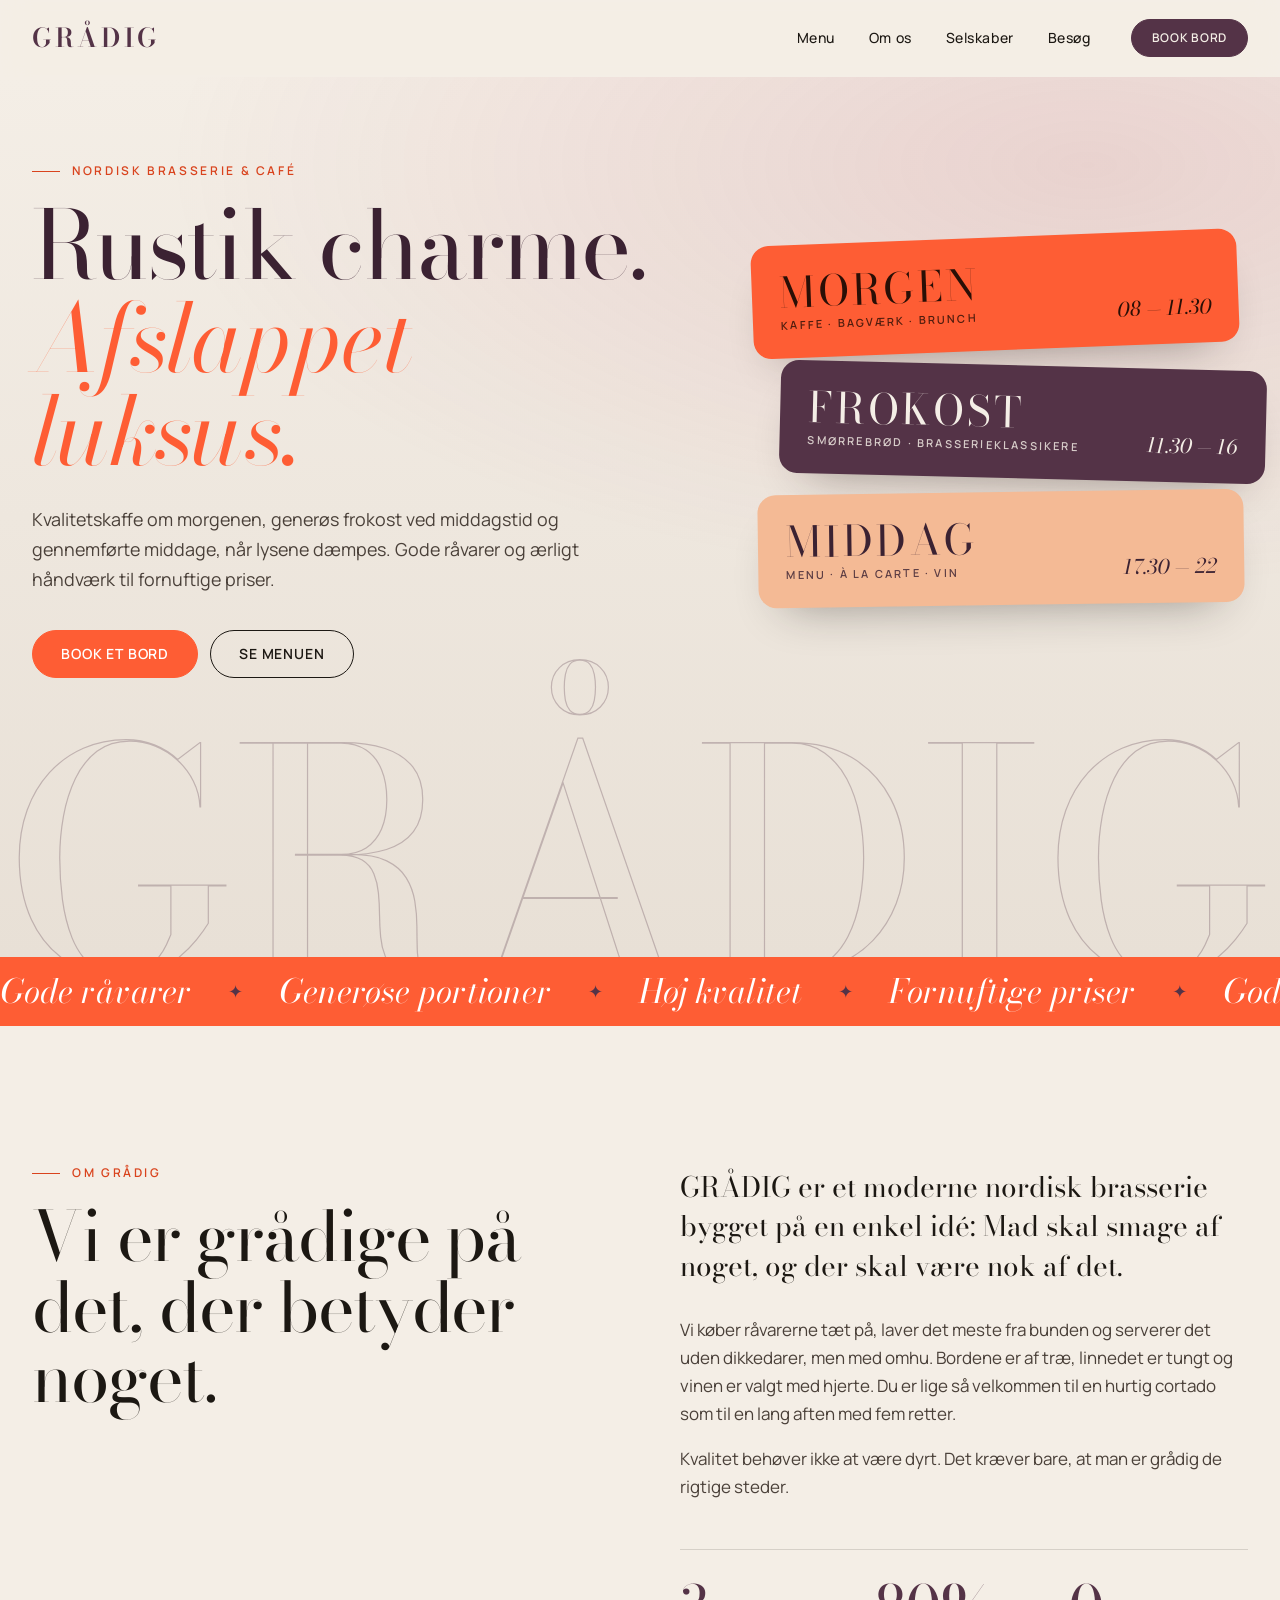
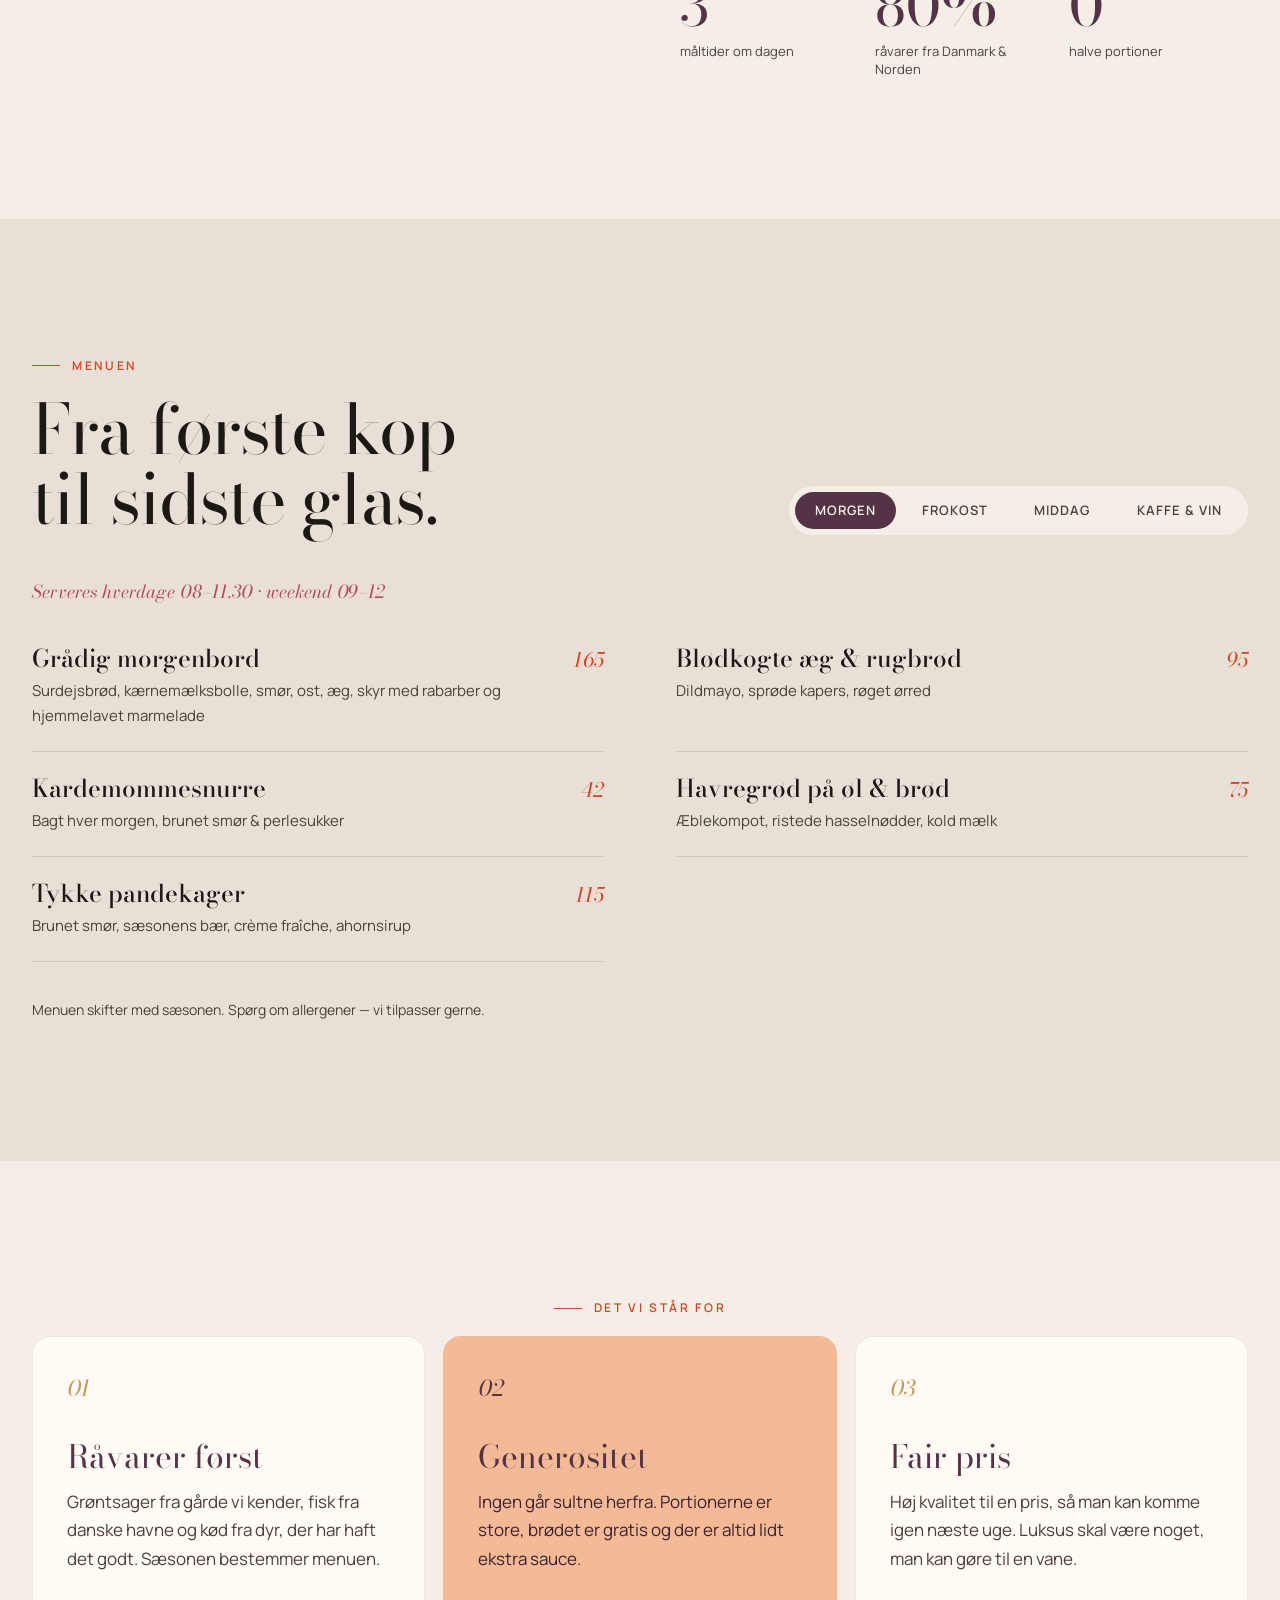
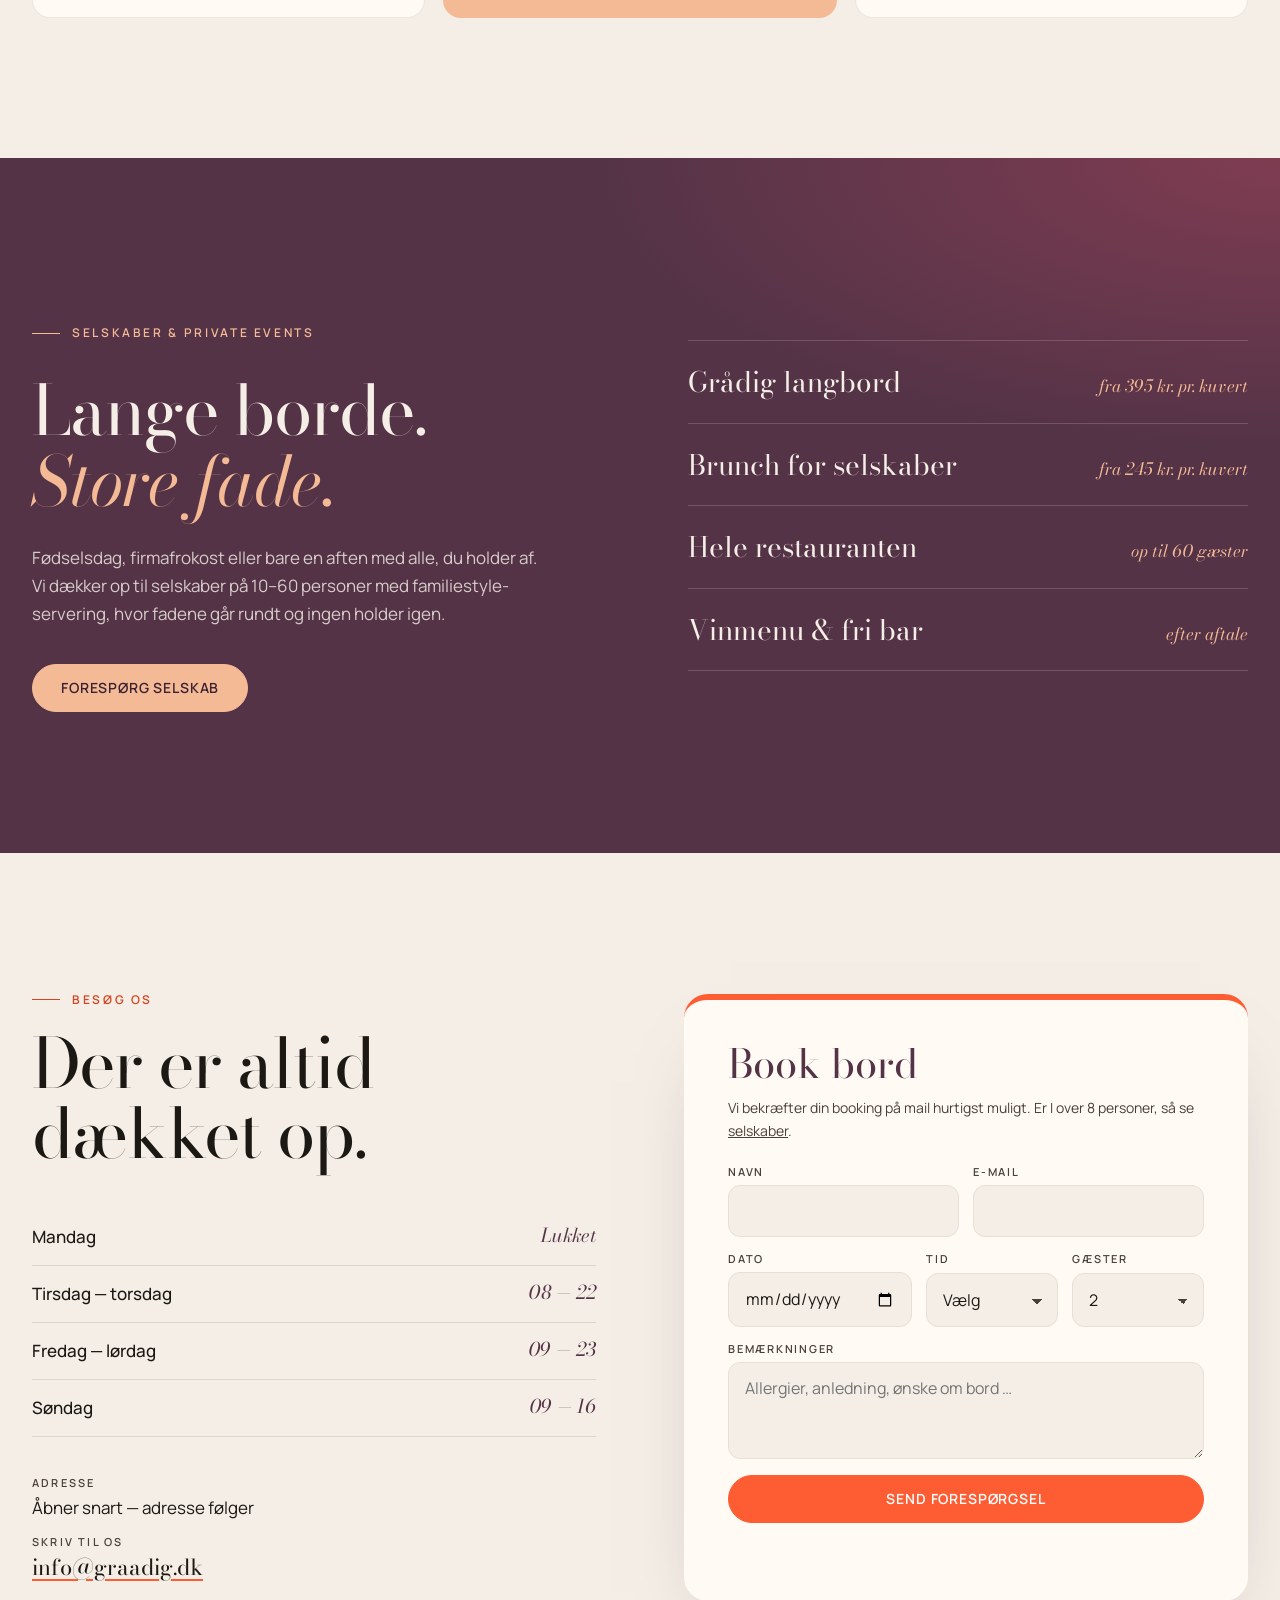
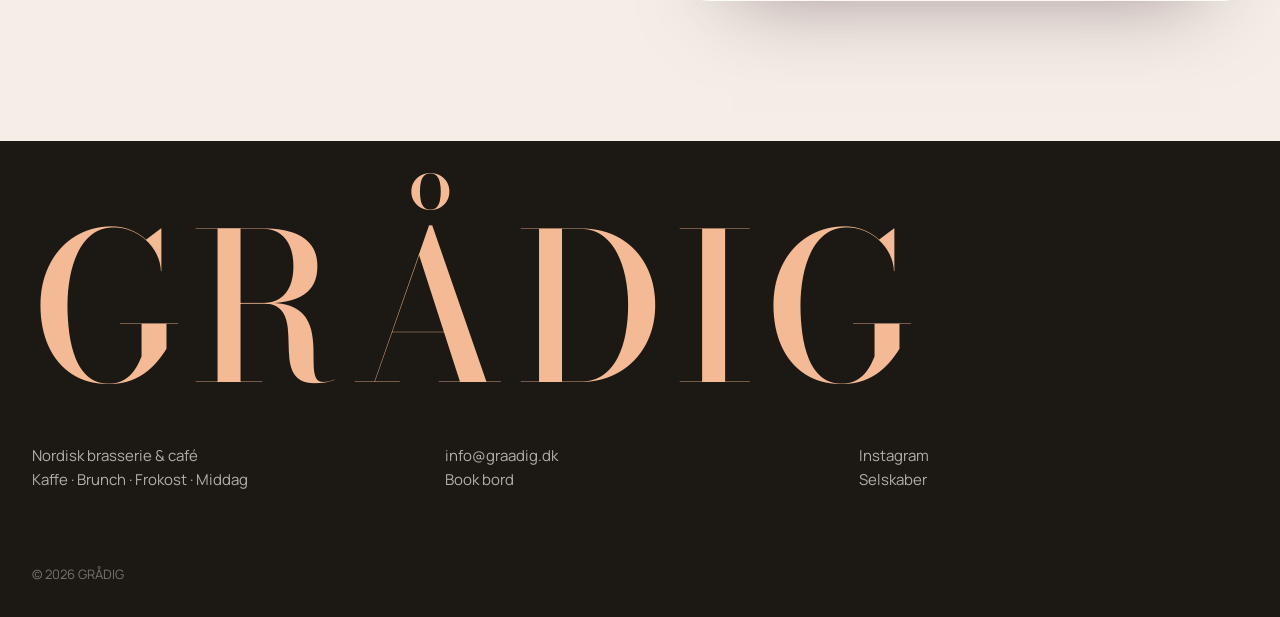
==== preview/index.html @ d0337630 "Add v2 homepage in Drake-inspired boxed layout with new script logo and palette - v2/: new homepage " ====
<!doctype html>
<html lang="da">
<head>
  <meta charset="utf-8">
  <meta name="viewport" content="width=device-width, initial-scale=1">
  <title>GRÅDIG — Nordisk brasserie · Kaffe, frokost & middag</title>
  <meta name="description" content="GRÅDIG er et moderne nordisk brasserie, hvor rustik charme møder afslappet luksus. Kvalitetskaffe, brunch, frokost og gennemførte middage — generøst, ærligt og til fornuftige priser.">
  <meta name="theme-color" content="#543347">
  <meta name="robots" content="noindex, nofollow">
  <link rel="icon" href="/favicon.svg" type="image/svg+xml">
  <meta property="og:type" content="website">
  <meta property="og:locale" content="da_DK">
  <meta property="og:title" content="GRÅDIG — Nordisk brasserie">
  <meta property="og:description" content="Rustik charme møder afslappet luksus. Kaffe, brunch, frokost og middag.">
  <meta property="og:url" content="https://graadig.dk/">
  <meta property="og:image" content="https://graadig.dk/og.png">
  <meta name="twitter:card" content="summary_large_image">
  <link rel="preconnect" href="https://fonts.googleapis.com">
  <link rel="preconnect" href="https://fonts.gstatic.com" crossorigin>
  <link href="https://fonts.googleapis.com/css2?family=Bodoni+Moda:ital,opsz,wght@0,6..96,400..800;1,6..96,400..700&family=Manrope:wght@400;500;600;700&display=swap" rel="stylesheet">
  <link rel="stylesheet" href="/styles.css">
  <script type="application/ld+json">
  {
    "@context": "https://schema.org",
    "@type": "Restaurant",
    "name": "GRÅDIG",
    "url": "https://graadig.dk",
    "servesCuisine": ["Nordisk", "Brasserie"],
    "priceRange": "kr. 100–400",
    "email": "info@graadig.dk",
    "acceptsReservations": "True",
    "openingHoursSpecification": [
      {"@type": "OpeningHoursSpecification", "dayOfWeek": ["Tuesday","Wednesday","Thursday"], "opens": "08:00", "closes": "22:00"},
      {"@type": "OpeningHoursSpecification", "dayOfWeek": ["Friday","Saturday"], "opens": "09:00", "closes": "23:00"},
      {"@type": "OpeningHoursSpecification", "dayOfWeek": "Sunday", "opens": "09:00", "closes": "16:00"}
    ]
  }
  </script>
</head>
<body>
  <a class="skip" href="#indhold">Gå til indhold</a>

  <header class="site-header" id="top">
    <div class="wrap header-inner">
      <a href="#top" class="wordmark" aria-label="GRÅDIG — til toppen">GRÅDIG</a>
      <nav class="nav" aria-label="Hovedmenu">
        <a href="#menu">Menu</a>
        <a href="#om">Om os</a>
        <a href="#selskaber">Selskaber</a>
        <a href="#besog">Besøg</a>
      </nav>
      <a href="#book" class="btn btn-small btn-plum header-cta">Book bord</a>
      <button class="burger" aria-label="Åbn menu" aria-expanded="false" aria-controls="mobilnav"><span></span><span></span></button>
    </div>
    <nav class="mobile-nav" id="mobilnav" aria-label="Mobilmenu" hidden>
      <a href="#menu">Menu</a>
      <a href="#om">Om os</a>
      <a href="#selskaber">Selskaber</a>
      <a href="#besog">Besøg</a>
      <a href="#book" class="btn btn-persimmon">Book bord</a>
    </nav>
  </header>

  <main id="indhold">
    <!-- HERO -->
    <section class="hero">
      <div class="wrap hero-grid">
        <div class="hero-copy">
          <p class="eyebrow reveal">Nordisk brasserie &amp; café</p>
          <h1 class="hero-title reveal">Rustik charme.<br><em>Afslappet luksus.</em></h1>
          <p class="hero-lede reveal">Kvalitetskaffe om morgenen, generøs frokost ved middagstid og gennemførte middage, når lysene dæmpes. Gode råvarer og ærligt håndværk til fornuftige priser.</p>
          <div class="hero-actions reveal">
            <a href="#book" class="btn btn-persimmon">Book et bord</a>
            <a href="#menu" class="btn btn-ghost">Se menuen</a>
          </div>
        </div>

        <ol class="cards" aria-label="Dagens rytme hos GRÅDIG">
          <li class="card card-persimmon">
            <span class="card-name">Morgen</span>
            <span class="card-sub">Kaffe · bagværk · brunch</span>
            <span class="card-time">08 — 11.30</span>
          </li>
          <li class="card card-plum">
            <span class="card-name">Frokost</span>
            <span class="card-sub">Smørrebrød · brasserieklassikere</span>
            <span class="card-time">11.30 — 16</span>
          </li>
          <li class="card card-caramel">
            <span class="card-name">Middag</span>
            <span class="card-sub">Menu · à la carte · vin</span>
            <span class="card-time">17.30 — 22</span>
          </li>
        </ol>
      </div>
      <p class="hero-giant" aria-hidden="true">GRÅDIG</p>
    </section>

    <!-- MARQUEE -->
    <div class="marquee" aria-hidden="true">
      <div class="marquee-track">
        <span>Gode råvarer</span><i>✦</i><span>Generøse portioner</span><i>✦</i><span>Høj kvalitet</span><i>✦</i><span>Fornuftige priser</span><i>✦</i>
        <span>Gode råvarer</span><i>✦</i><span>Generøse portioner</span><i>✦</i><span>Høj kvalitet</span><i>✦</i><span>Fornuftige priser</span><i>✦</i>
      </div>
    </div>

    <!-- OM -->
    <section class="section about" id="om">
      <div class="wrap about-grid">
        <div>
          <p class="eyebrow">Om GRÅDIG</p>
          <h2 class="h2 reveal">Vi er grådige på<br>det, der betyder noget.</h2>
        </div>
        <div class="about-body reveal">
          <p class="lead">GRÅDIG er et moderne nordisk brasserie bygget på en enkel idé: Mad skal smage af noget, og der skal være nok af det.</p>
          <p>Vi køber råvarerne tæt på, laver det meste fra bunden og serverer det uden dikkedarer, men med omhu. Bordene er af træ, linnedet er tungt og vinen er valgt med hjerte. Du er lige så velkommen til en hurtig cortado som til en lang aften med fem retter.</p>
          <p>Kvalitet behøver ikke at være dyrt. Det kræver bare, at man er grådig de rigtige steder.</p>
          <ul class="stats">
            <li><strong>3</strong><span>måltider om dagen</span></li>
            <li><strong>80%</strong><span>råvarer fra Danmark &amp; Norden</span></li>
            <li><strong>0</strong><span>halve portioner</span></li>
          </ul>
        </div>
      </div>
    </section>

    <!-- MENU -->
    <section class="section menu" id="menu">
      <div class="wrap">
        <div class="menu-head">
          <div>
            <p class="eyebrow">Menuen</p>
            <h2 class="h2">Fra første kop<br>til sidste glas.</h2>
          </div>
          <div class="tabs" role="tablist" aria-label="Menukort">
            <button role="tab" aria-selected="true" aria-controls="p-morgen" id="t-morgen">Morgen</button>
            <button role="tab" aria-selected="false" aria-controls="p-frokost" id="t-frokost" tabindex="-1">Frokost</button>
            <button role="tab" aria-selected="false" aria-controls="p-middag" id="t-middag" tabindex="-1">Middag</button>
            <button role="tab" aria-selected="false" aria-controls="p-bar" id="t-bar" tabindex="-1">Kaffe &amp; vin</button>
          </div>
        </div>

        <div class="panel" role="tabpanel" id="p-morgen" aria-labelledby="t-morgen">
          <p class="panel-note">Serveres hverdage 08–11.30 · weekend 09–12</p>
          <ul class="dishes">
            <li><div><h3>Grådig morgenbord</h3><p>Surdejsbrød, kærnemælksbolle, smør, ost, æg, skyr med rabarber og hjemmelavet marmelade</p></div><span>165</span></li>
            <li><div><h3>Blødkogte æg &amp; rugbrød</h3><p>Dildmayo, sprøde kapers, røget ørred</p></div><span>95</span></li>
            <li><div><h3>Kardemommesnurre</h3><p>Bagt hver morgen, brunet smør &amp; perlesukker</p></div><span>42</span></li>
            <li><div><h3>Havregrød på øl &amp; brød</h3><p>Æblekompot, ristede hasselnødder, kold mælk</p></div><span>75</span></li>
            <li><div><h3>Tykke pandekager</h3><p>Brunet smør, sæsonens bær, crème fraîche, ahornsirup</p></div><span>115</span></li>
          </ul>
        </div>

        <div class="panel" role="tabpanel" id="p-frokost" aria-labelledby="t-frokost" hidden>
          <p class="panel-note">Serveres 11.30–16</p>
          <ul class="dishes">
            <li><div><h3>Stjerneskud</h3><p>Stegt og dampet rødspætte, rejer, asparges, rogn, citron</p></div><span>185</span></li>
            <li><div><h3>Tatar af dansk okse</h3><p>Rå æggeblomme, syltede skalotter, peberrod, rugchips</p></div><span>165</span></li>
            <li><div><h3>Grådig burger</h3><p>Dry-aged oksekød, lagret ost, brioche, pommes frites med trøffelmayo</p></div><span>175</span></li>
            <li><div><h3>Moules frites</h3><p>Limfjordsmuslinger, hvidvin, fløde, persille, sprøde fritter</p></div><span>185</span></li>
            <li><div><h3>Tre stk. smørrebrød</h3><p>Køkkenets daglige udvalg — spørg din tjener</p></div><span>155</span></li>
          </ul>
        </div>

        <div class="panel" role="tabpanel" id="p-middag" aria-labelledby="t-middag" hidden>
          <p class="panel-note">Serveres 17.30–22 · Grådig menu, 4 retter 425 · vinmenu 375</p>
          <ul class="dishes">
            <li><div><h3>Østers &amp; brunet smør</h3><p>Limfjordsøsters, æblevinaigrette, rug — 3 stk.</p></div><span>95</span></li>
            <li><div><h3>Hvide asparges</h3><p>Sauce mousseline, rørt hytteost, ramsløg</p></div><span>135</span></li>
            <li><div><h3>Langtidsbagt kalvecuvette</h3><p>Glaserede rødbeder, kalvesky, sennep, kartoffelpuré med brunet smør</p></div><span>265</span></li>
            <li><div><h3>Dagens fisk fra Hvide Sande</h3><p>Muslingesauce, grønne asparges, dild</p></div><span>255</span></li>
            <li><div><h3>Brændt crème</h3><p>Vanilje fra Madagaskar, karamel, havtorn</p></div><span>95</span></li>
          </ul>
        </div>

        <div class="panel" role="tabpanel" id="p-bar" aria-labelledby="t-bar" hidden>
          <p class="panel-note">Kaffe fra en lokal mikrorister · vin fra små producenter</p>
          <ul class="dishes">
            <li><div><h3>Espresso / Cortado</h3><p>Ugens bønne, ristet lyst og frugtigt</p></div><span>32 / 42</span></li>
            <li><div><h3>Flat white / Cappuccino</h3><p>Økologisk sødmælk eller havre</p></div><span>48</span></li>
            <li><div><h3>Filterkaffe</h3><p>Batch brew — fri påfyldning til brunch</p></div><span>38</span></li>
            <li><div><h3>Husets vin</h3><p>Hvid, rød eller orange — glas / flaske</p></div><span>85 / 395</span></li>
            <li><div><h3>Grådig spritz</h3><p>Rabarber, hyldeblomst, bobler</p></div><span>95</span></li>
          </ul>
        </div>
        <p class="menu-foot">Menuen skifter med sæsonen. Spørg om allergener — vi tilpasser gerne.</p>
      </div>
    </section>

    <!-- PRINCIPPER -->
    <section class="section pillars">
      <div class="wrap">
        <p class="eyebrow center">Det vi står for</p>
        <div class="pillar-grid">
          <article class="pillar reveal">
            <span class="pillar-no">01</span>
            <h3>Råvarer først</h3>
            <p>Grøntsager fra gårde vi kender, fisk fra danske havne og kød fra dyr, der har haft det godt. Sæsonen bestemmer menuen.</p>
          </article>
          <article class="pillar reveal">
            <span class="pillar-no">02</span>
            <h3>Generøsitet</h3>
            <p>Ingen går sultne herfra. Portionerne er store, brødet er gratis og der er altid lidt ekstra sauce.</p>
          </article>
          <article class="pillar reveal">
            <span class="pillar-no">03</span>
            <h3>Fair pris</h3>
            <p>Høj kvalitet til en pris, så man kan komme igen næste uge. Luksus skal være noget, man kan gøre til en vane.</p>
          </article>
        </div>
      </div>
    </section>

    <!-- SELSKABER -->
    <section class="section events" id="selskaber">
      <div class="wrap events-grid">
        <div class="events-copy">
          <p class="eyebrow light">Selskaber &amp; private events</p>
          <h2 class="h2 light">Lange borde.<br><em>Store fade.</em></h2>
          <p>Fødselsdag, firmafrokost eller bare en aften med alle, du holder af. Vi dækker op til selskaber på 10–60 personer med familiestyle-servering, hvor fadene går rundt og ingen holder igen.</p>
          <a href="mailto:selskab@graadig.dk?subject=Foresp%C3%B8rgsel%20om%20selskab" class="btn btn-caramel">Forespørg selskab</a>
        </div>
        <ul class="events-list">
          <li><span>Grådig langbord</span><em>fra 395 kr. pr. kuvert</em></li>
          <li><span>Brunch for selskaber</span><em>fra 245 kr. pr. kuvert</em></li>
          <li><span>Hele restauranten</span><em>op til 60 gæster</em></li>
          <li><span>Vinmenu &amp; fri bar</span><em>efter aftale</em></li>
        </ul>
      </div>
    </section>

    <!-- BESØG / BOOK -->
    <section class="section visit" id="besog">
      <div class="wrap visit-grid">
        <div class="visit-info">
          <p class="eyebrow">Besøg os</p>
          <h2 class="h2">Der er altid<br>dækket op.</h2>
          <dl class="hours">
            <div><dt>Mandag</dt><dd>Lukket</dd></div>
            <div><dt>Tirsdag — torsdag</dt><dd>08 — 22</dd></div>
            <div><dt>Fredag — lørdag</dt><dd>09 — 23</dd></div>
            <div><dt>Søndag</dt><dd>09 — 16</dd></div>
          </dl>
          <div class="contact">
            <p><span class="label">Adresse</span>Åbner snart — adresse følger</p>
            <p><span class="label">Skriv til os</span><a href="mailto:info@graadig.dk">info@graadig.dk</a></p>
          </div>
        </div>

        <form class="book" id="book" novalidate>
          <h3>Book bord</h3>
          <p class="book-note">Vi bekræfter din booking på mail hurtigst muligt. Er I over 8 personer, så se <a href="#selskaber">selskaber</a>.</p>
          <div class="row">
            <label>Navn<input name="navn" autocomplete="name" required></label>
            <label>E-mail<input name="email" type="email" autocomplete="email" required></label>
          </div>
          <div class="row three">
            <label>Dato<input name="dato" type="date" required></label>
            <label>Tid
              <select name="tid" required>
                <option value="">Vælg</option>
                <option>09:00</option><option>10:00</option><option>11:30</option><option>12:30</option><option>13:30</option>
                <option>17:30</option><option>18:00</option><option>18:30</option><option>19:00</option><option>19:30</option><option>20:00</option><option>20:30</option>
              </select>
            </label>
            <label>Gæster
              <select name="gaester" required>
                <option>2</option><option>1</option><option>3</option><option>4</option><option>5</option><option>6</option><option>7</option><option>8</option>
              </select>
            </label>
          </div>
          <label>Bemærkninger<textarea name="besked" rows="3" placeholder="Allergier, anledning, ønske om bord …"></textarea></label>
          <button type="submit" class="btn btn-persimmon btn-block">Send forespørgsel</button>
          <p class="form-msg" role="status" aria-live="polite"></p>
        </form>
      </div>
    </section>
  </main>

  <footer class="site-footer">
    <div class="wrap footer-inner">
      <p class="footer-mark">GRÅDIG</p>
      <div class="footer-cols">
        <p>Nordisk brasserie &amp; café<br>Kaffe · Brunch · Frokost · Middag</p>
        <p><a href="mailto:info@graadig.dk">info@graadig.dk</a><br><a href="#book">Book bord</a></p>
        <p><a href="https://www.instagram.com/" rel="noopener" target="_blank">Instagram</a><br><a href="#selskaber">Selskaber</a></p>
      </div>
      <p class="copyright">© <span id="yr">2026</span> GRÅDIG</p>
    </div>
  </footer>

  <script src="/main.js" defer></script>
</body>
</html>
---- styles.css ----
/* GRÅDIG — palette sampled from the Pinterest reference */
:root {
  --persimmon: #fe5d34;
  --persimmon-dark: #d9431d;
  --plum: #543347;
  --plum-deep: #3b2232;
  --caramel: #f4ba95;
  --rose: #b4475e;
  --bone: #f4eee6;
  --linen: #e8e0d6;
  --greige: #bdb6af;
  --gold: #c29b5a;
  --ink: #1c1813;
  --ink-soft: #4a4039;

  --serif: "Bodoni Moda", "Didot", "Bodoni 72", Georgia, serif;
  --sans: "Manrope", system-ui, -apple-system, "Segoe UI", sans-serif;
  --radius: 18px;
  --wrap: 1240px;
  --ease: cubic-bezier(.2, .7, .2, 1);
}

*, *::before, *::after { box-sizing: border-box; }
html { scroll-behavior: smooth; scroll-padding-top: 84px; -webkit-text-size-adjust: 100%; }
body {
  margin: 0;
  background: var(--bone);
  color: var(--ink);
  font: 400 17px/1.65 var(--sans);
  -webkit-font-smoothing: antialiased;
  overflow-x: hidden;
}
img { max-width: 100%; display: block; }
a { color: inherit; }
h1, h2, h3 { margin: 0; font-weight: 400; }
p { margin: 0 0 1em; }
:focus-visible { outline: 2px solid var(--persimmon); outline-offset: 3px; border-radius: 4px; }

.wrap { width: min(var(--wrap), 100% - 32px); margin-inline: auto; }
@media (min-width: 720px) { .wrap { width: min(var(--wrap), 100% - 64px); } }

.skip { position: absolute; left: -999px; top: 8px; background: var(--ink); color: var(--bone); padding: 8px 14px; border-radius: 8px; z-index: 100; }
.skip:focus { left: 8px; }

.eyebrow {
  font: 600 12px/1 var(--sans);
  letter-spacing: .22em;
  text-transform: uppercase;
  color: var(--persimmon-dark);
  margin-bottom: 22px;
  display: flex; align-items: center; gap: 12px;
}
.eyebrow::before { content: ""; width: 28px; height: 1px; background: currentColor; }
.eyebrow.center { justify-content: center; }
.eyebrow.light { color: var(--caramel); }

.h2 {
  font-family: var(--serif);
  font-size: clamp(38px, 5.4vw, 72px);
  line-height: 1.02;
  letter-spacing: -.015em;
}
.h2 em, .hero-title em { font-style: italic; color: var(--persimmon); }
.h2.light { color: var(--bone); }
.h2.light em { color: var(--caramel); }

/* Buttons */
.btn {
  --bg: var(--ink); --fg: var(--bone);
  display: inline-flex; align-items: center; justify-content: center; gap: 10px;
  padding: 16px 28px; border-radius: 999px;
  background: var(--bg); color: var(--fg);
  font: 600 14px/1 var(--sans); letter-spacing: .06em; text-transform: uppercase;
  text-decoration: none; border: 1.5px solid var(--bg); cursor: pointer;
  transition: transform .35s var(--ease), background .25s, color .25s, border-color .25s;
}
.btn:hover { transform: translateY(-2px); }
.btn-persimmon { --bg: var(--persimmon); --fg: #fff; }
.btn-persimmon:hover { --bg: var(--persimmon-dark); }
.btn-plum { --bg: var(--plum); --fg: var(--bone); }
.btn-caramel { --bg: var(--caramel); --fg: var(--plum-deep); }
.btn-ghost { background: transparent; color: var(--ink); border-color: var(--ink); }
.btn-ghost:hover { background: var(--ink); color: var(--bone); }
.btn-small { padding: 12px 20px; font-size: 12px; }
.btn-block { width: 100%; }

/* Header */
.site-header {
  position: sticky; top: 0; z-index: 50;
  background: color-mix(in srgb, var(--bone) 86%, transparent);
  backdrop-filter: saturate(1.4) blur(14px);
  -webkit-backdrop-filter: saturate(1.4) blur(14px);
  border-bottom: 1px solid transparent;
  transition: border-color .3s;
}
.site-header.scrolled { border-bottom-color: color-mix(in srgb, var(--ink) 10%, transparent); }
.header-inner { display: flex; align-items: center; gap: 32px; height: 76px; }
.wordmark {
  font: 600 26px/1 var(--serif); letter-spacing: .14em; text-decoration: none; color: var(--plum);
}
.nav { display: none; gap: 34px; margin-left: auto; }
.nav a { text-decoration: none; font-size: 14px; font-weight: 500; letter-spacing: .04em; position: relative; }
.nav a::after { content: ""; position: absolute; left: 0; right: 100%; bottom: -6px; height: 1.5px; background: var(--persimmon); transition: right .35s var(--ease); }
.nav a:hover::after { right: 0; }
.header-cta { display: none; }
.burger { margin-left: auto; width: 44px; height: 44px; border: 0; background: transparent; cursor: pointer; display: grid; place-content: center; gap: 7px; }
.burger span { width: 24px; height: 1.5px; background: var(--ink); display: block; transition: transform .3s var(--ease); }
.burger[aria-expanded="true"] span:first-child { transform: translateY(4.25px) rotate(45deg); }
.burger[aria-expanded="true"] span:last-child { transform: translateY(-4.25px) rotate(-45deg); }
.mobile-nav { display: flex; flex-direction: column; gap: 4px; padding: 8px 16px 24px; border-top: 1px solid color-mix(in srgb, var(--ink) 10%, transparent); }
.mobile-nav[hidden] { display: none; }
.mobile-nav a:not(.btn) { font: 400 30px/1.4 var(--serif); text-decoration: none; padding: 6px 0; }
.mobile-nav .btn { margin-top: 14px; }
@media (min-width: 900px) {
  .nav, .header-cta { display: flex; }
  .header-cta { margin-left: 8px; }
  .burger, .mobile-nav { display: none !important; }
}

/* Hero */
.hero {
  position: relative; overflow: hidden;
  background:
    radial-gradient(120% 80% at 85% 10%, color-mix(in srgb, var(--rose) 16%, transparent), transparent 60%),
    linear-gradient(180deg, var(--bone), var(--linen));
  padding: 56px 0 0;
}
.hero-grid { display: grid; gap: 56px; align-items: center; position: relative; z-index: 1; }
.hero-title {
  font-family: var(--serif);
  font-size: clamp(46px, 7.4vw, 104px);
  line-height: .98; letter-spacing: -.02em;
  color: var(--plum-deep);
  margin-bottom: 28px;
}
.hero-lede { font-size: clamp(17px, 1.4vw, 19px); color: var(--ink-soft); max-width: 34em; margin-bottom: 36px; }
.hero-actions { display: flex; flex-wrap: wrap; gap: 12px; }

.cards { list-style: none; margin: 0; padding: 0; display: grid; gap: 14px; perspective: 1200px; }
.card {
  border-radius: var(--radius);
  padding: 26px 28px;
  display: grid; grid-template-columns: 1fr auto; align-items: end; gap: 4px 16px;
  box-shadow: 0 24px 48px -28px rgba(28, 24, 19, .45);
  transition: transform .6s var(--ease);
}
.card-name { font: 400 clamp(30px, 3.4vw, 42px)/1 var(--serif); letter-spacing: .08em; text-transform: uppercase; grid-column: 1; }
.card-sub { font: 600 11px/1.4 var(--sans); letter-spacing: .2em; text-transform: uppercase; opacity: .82; grid-column: 1; }
.card-time { grid-column: 2; grid-row: 1 / span 2; font: italic 400 20px/1 var(--serif); white-space: nowrap; }
.card-persimmon { background: var(--persimmon); color: #2a0f06; }
.card-plum { background: var(--plum); color: var(--bone); }
.card-caramel { background: var(--caramel); color: var(--plum-deep); }
@media (min-width: 980px) {
  .hero { padding-top: 88px; }
  .hero-grid { grid-template-columns: 1.15fr .85fr; gap: 72px; }
  .card:nth-child(1) { transform: rotate(-2.2deg) translateX(-10px); }
  .card:nth-child(2) { transform: rotate(1.4deg) translateX(18px); }
  .card:nth-child(3) { transform: rotate(-.8deg) translateX(-4px); }
  .cards:hover .card { transform: none; }
}
.hero-giant {
  font: 500 clamp(90px, 24vw, 380px)/.78 var(--serif);
  letter-spacing: .02em;
  color: transparent;
  -webkit-text-stroke: 1.2px color-mix(in srgb, var(--plum) 28%, transparent);
  margin: 64px 0 -0.08em; text-align: center; white-space: nowrap;
  user-select: none;
}

/* Marquee */
.marquee { background: var(--persimmon); color: #fff; overflow: hidden; padding: 18px 0; }
.marquee-track { display: flex; gap: 36px; width: max-content; animation: marquee 32s linear infinite; align-items: center; }
.marquee span { font: italic 400 clamp(22px, 2.6vw, 34px)/1 var(--serif); white-space: nowrap; }
.marquee i { font-style: normal; color: var(--plum); font-size: 18px; }
@keyframes marquee { to { transform: translateX(calc(-50% - 18px)); } }

/* Sections */
.section { padding: clamp(88px, 11vw, 150px) 0; }

.about-grid { display: grid; gap: 40px; }
.about-body { max-width: 640px; color: var(--ink-soft); }
.lead { font: 400 clamp(22px, 2.2vw, 28px)/1.4 var(--serif); color: var(--ink); margin-bottom: 1.1em; }
.stats { list-style: none; padding: 0; margin: 48px 0 0; display: grid; grid-template-columns: repeat(3, 1fr); gap: 16px; border-top: 1px solid color-mix(in srgb, var(--ink) 14%, transparent); padding-top: 28px; }
.stats strong { display: block; font: 400 clamp(38px, 4.4vw, 56px)/1 var(--serif); color: var(--plum); margin-bottom: 8px; }
.stats span { font-size: 13px; line-height: 1.4; display: block; }
@media (min-width: 900px) { .about-grid { grid-template-columns: 1fr 1fr; gap: 80px; } }

/* Menu */
.menu { background: var(--linen); }
.menu-head { display: grid; gap: 32px; margin-bottom: 44px; align-items: end; }
@media (min-width: 900px) { .menu-head { grid-template-columns: 1fr auto; } }
.tabs { display: flex; gap: 6px; padding: 6px; background: var(--bone); border-radius: 999px; overflow-x: auto; scrollbar-width: none; max-width: 100%; }
.tabs::-webkit-scrollbar { display: none; }
.tabs button {
  flex: 0 0 auto; border: 0; background: transparent; cursor: pointer;
  padding: 12px 20px; border-radius: 999px;
  font: 600 13px/1 var(--sans); letter-spacing: .08em; text-transform: uppercase; color: var(--ink-soft);
  transition: background .25s, color .25s;
}
.tabs button[aria-selected="true"] { background: var(--plum); color: var(--bone); }
.panel { animation: fade .5s var(--ease); }
@keyframes fade { from { opacity: 0; transform: translateY(8px); } }
.panel-note { font: italic 400 18px/1.4 var(--serif); color: var(--rose); margin-bottom: 18px; }
.dishes { list-style: none; margin: 0; padding: 0; display: grid; column-gap: 72px; }
@media (min-width: 900px) { .dishes { grid-template-columns: 1fr 1fr; } }
.dishes li {
  display: flex; justify-content: space-between; gap: 24px; align-items: baseline;
  padding: 22px 0; border-bottom: 1px solid color-mix(in srgb, var(--ink) 12%, transparent);
}
.dishes h3 { font: 500 clamp(21px, 1.9vw, 25px)/1.2 var(--serif); margin-bottom: 6px; }
.dishes p { margin: 0; font-size: 15px; color: var(--ink-soft); }
.dishes span { font: italic 400 20px/1 var(--serif); color: var(--persimmon-dark); white-space: nowrap; }
.menu-foot { margin: 36px 0 0; font-size: 14px; color: var(--ink-soft); }

/* Pillars */
.pillar-grid { display: grid; gap: 18px; margin-top: 12px; }
@media (min-width: 900px) { .pillar-grid { grid-template-columns: repeat(3, 1fr); } }
.pillar {
  background: #fffaf4; border-radius: var(--radius); padding: 40px 34px 44px;
  border: 1px solid color-mix(in srgb, var(--ink) 8%, transparent);
  transition: transform .5s var(--ease), box-shadow .5s var(--ease);
}
.pillar:hover { transform: translateY(-6px); box-shadow: 0 28px 50px -30px rgba(84, 51, 71, .45); }
.pillar-no { font: italic 400 22px/1 var(--serif); color: var(--gold); display: block; margin-bottom: 40px; }
.pillar h3 { font: 400 32px/1.1 var(--serif); color: var(--plum); margin-bottom: 14px; }
.pillar p { color: var(--ink-soft); margin: 0; }
.pillar:nth-child(2) { background: var(--caramel); border-color: transparent; }
.pillar:nth-child(2) .pillar-no { color: var(--plum); }
.pillar:nth-child(2) p { color: var(--plum-deep); }

/* Events */
.events {
  background:
    radial-gradient(90% 70% at 100% 0%, color-mix(in srgb, var(--rose) 45%, transparent), transparent 60%),
    var(--plum);
  color: color-mix(in srgb, var(--bone) 82%, transparent);
}
.events-grid { display: grid; gap: 56px; align-items: center; }
.events-copy p { max-width: 520px; margin: 28px 0 36px; }
.events-list { list-style: none; margin: 0; padding: 0; }
.events-list li {
  display: flex; justify-content: space-between; gap: 20px; flex-wrap: wrap; align-items: baseline;
  padding: 24px 0; border-bottom: 1px solid color-mix(in srgb, var(--bone) 18%, transparent);
}
.events-list li:first-child { border-top: 1px solid color-mix(in srgb, var(--bone) 18%, transparent); }
.events-list span { font: 400 clamp(22px, 2.2vw, 28px)/1.2 var(--serif); color: var(--bone); }
.events-list em { font: italic 400 17px/1 var(--serif); color: var(--caramel); }
@media (min-width: 900px) { .events-grid { grid-template-columns: 1fr 1fr; gap: 96px; } }

/* Visit + booking */
.visit-grid { display: grid; gap: 56px; }
@media (min-width: 980px) { .visit-grid { grid-template-columns: 1fr 1fr; gap: 88px; align-items: start; } }
.hours { margin: 40px 0; }
.hours div { display: flex; justify-content: space-between; padding: 14px 0; border-bottom: 1px solid color-mix(in srgb, var(--ink) 12%, transparent); }
.hours dt { font-weight: 500; }
.hours dd { margin: 0; font: italic 400 19px/1.4 var(--serif); color: var(--plum); }
.contact p { margin-bottom: 14px; }
.label { display: block; font: 600 11px/1 var(--sans); letter-spacing: .2em; text-transform: uppercase; color: var(--ink-soft); margin-bottom: 6px; }
.contact a { font: 400 22px/1.3 var(--serif); text-decoration-color: var(--persimmon); text-underline-offset: 4px; }

.book {
  background: #fffaf4; border-radius: 24px; padding: clamp(26px, 4vw, 44px);
  box-shadow: 0 40px 80px -48px rgba(84, 51, 71, .55);
  border-top: 6px solid var(--persimmon);
}
.book h3 { font: 400 40px/1 var(--serif); color: var(--plum); margin-bottom: 12px; }
.book-note { font-size: 14px; color: var(--ink-soft); margin-bottom: 24px; }
.book label { display: grid; gap: 8px; font: 600 11px/1 var(--sans); letter-spacing: .16em; text-transform: uppercase; color: var(--ink-soft); margin-bottom: 16px; }
.book input, .book select, .book textarea {
  width: 100%; font: 400 16px/1.4 var(--sans); color: var(--ink); letter-spacing: 0; text-transform: none;
  padding: 14px 16px; border-radius: 12px; border: 1.5px solid var(--linen); background: var(--bone);
  transition: border-color .2s, background .2s; appearance: none; -webkit-appearance: none;
}
.book select { background-image: linear-gradient(45deg, transparent 50%, var(--ink-soft) 50%), linear-gradient(135deg, var(--ink-soft) 50%, transparent 50%); background-position: calc(100% - 20px) 52%, calc(100% - 15px) 52%; background-size: 5px 5px; background-repeat: no-repeat; padding-right: 36px; }
.book input:focus, .book select:focus, .book textarea:focus { outline: none; border-color: var(--persimmon); background: #fff; }
.book .invalid { border-color: var(--rose); }
.book textarea { resize: vertical; }
.row { display: grid; gap: 0 14px; }
@media (min-width: 560px) { .row { grid-template-columns: 1fr 1fr; } .row.three { grid-template-columns: 1.4fr 1fr 1fr; } }
.form-msg { margin: 14px 0 0; font-size: 14px; min-height: 1.4em; color: var(--plum); }

/* Footer */
.site-footer { background: var(--ink); color: color-mix(in srgb, var(--bone) 70%, transparent); padding: 80px 0 32px; overflow: hidden; }
.footer-mark { font: 500 clamp(64px, 16vw, 220px)/.85 var(--serif); letter-spacing: .06em; color: var(--caramel); margin: 0 0 48px; }
.footer-cols { display: grid; gap: 24px; font-size: 15px; }
.footer-cols a { text-decoration: none; }
.footer-cols a:hover { color: var(--persimmon); }
@media (min-width: 720px) { .footer-cols { grid-template-columns: repeat(3, 1fr); } }
.copyright { margin: 56px 0 0; font-size: 13px; opacity: .6; }

/* Reveal on scroll */
.js .reveal { opacity: 0; transform: translateY(24px); transition: opacity .9s var(--ease), transform .9s var(--ease); }
.js .reveal.in { opacity: 1; transform: none; }

@media (prefers-reduced-motion: reduce) {
  html { scroll-behavior: auto; }
  .marquee-track { animation: none; }
  .js .reveal { opacity: 1; transform: none; transition: none; }
  .card, .btn, .pillar { transition: none; }
}
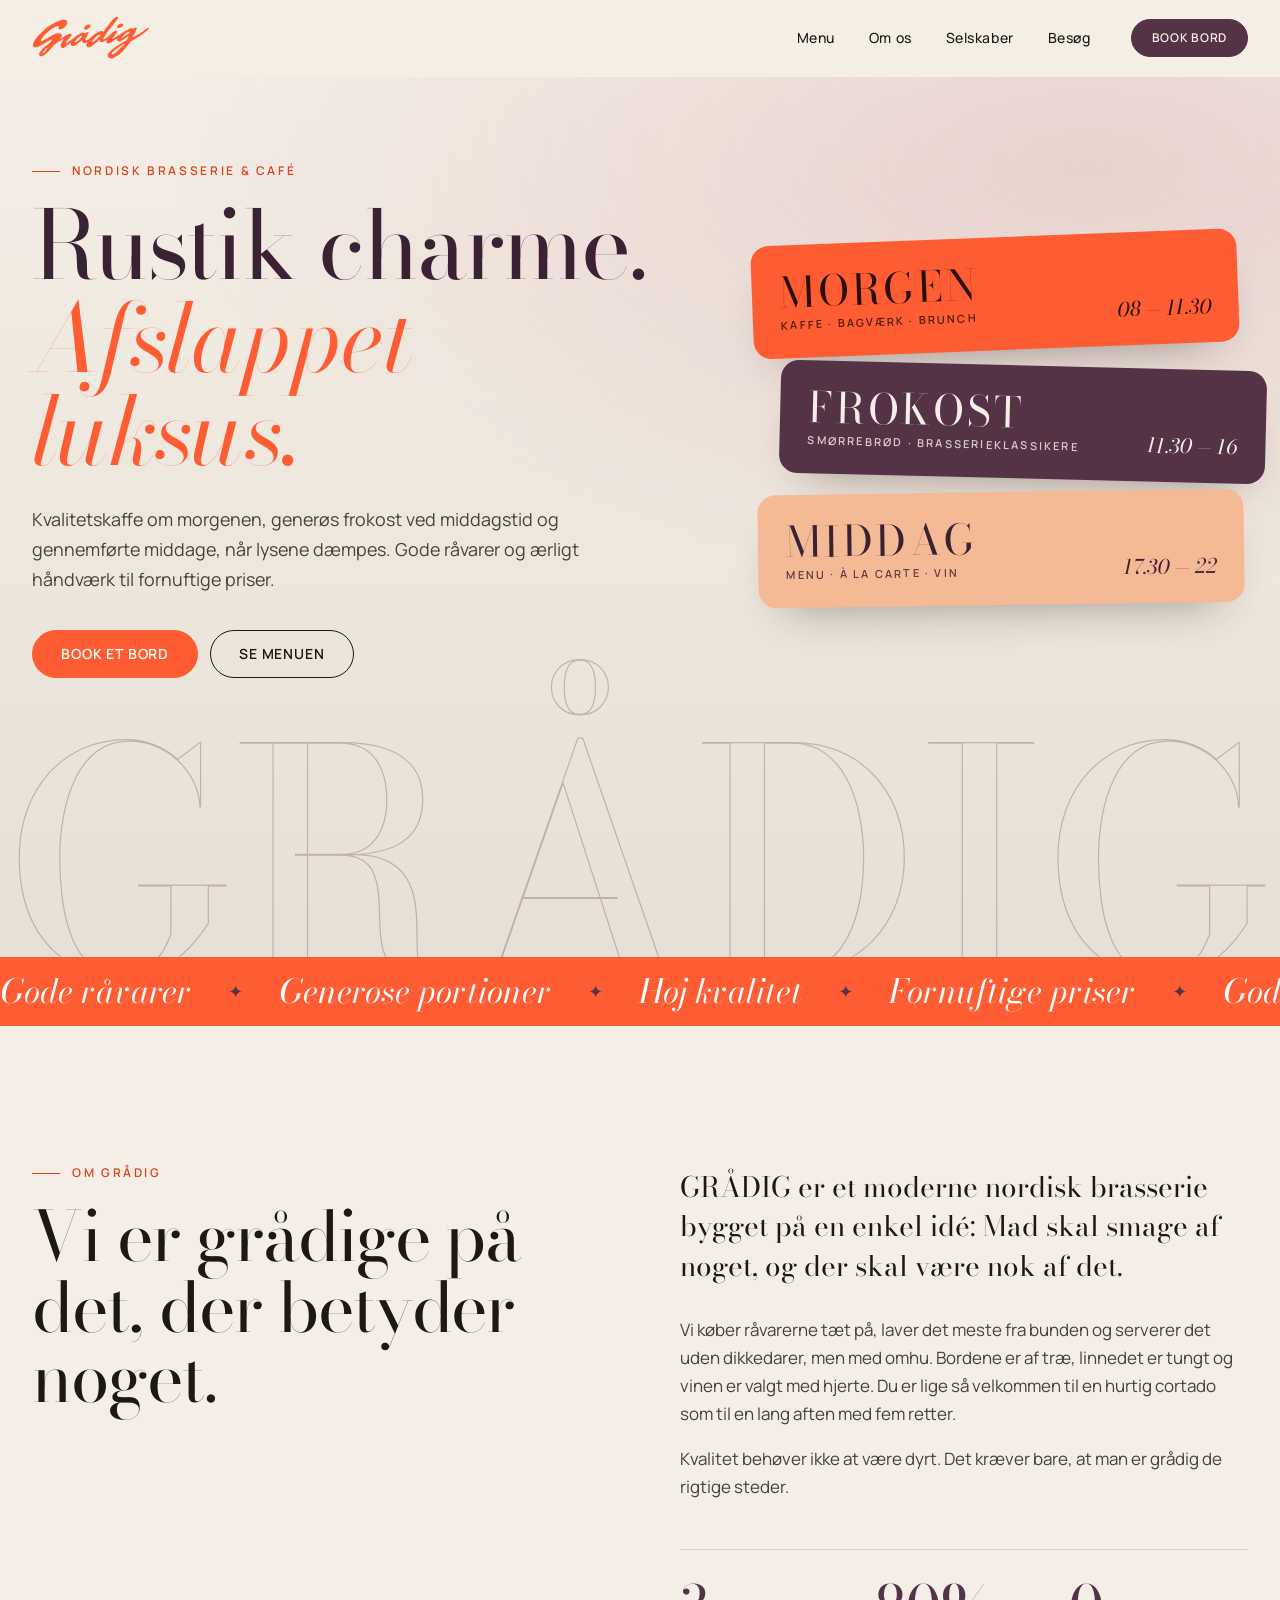
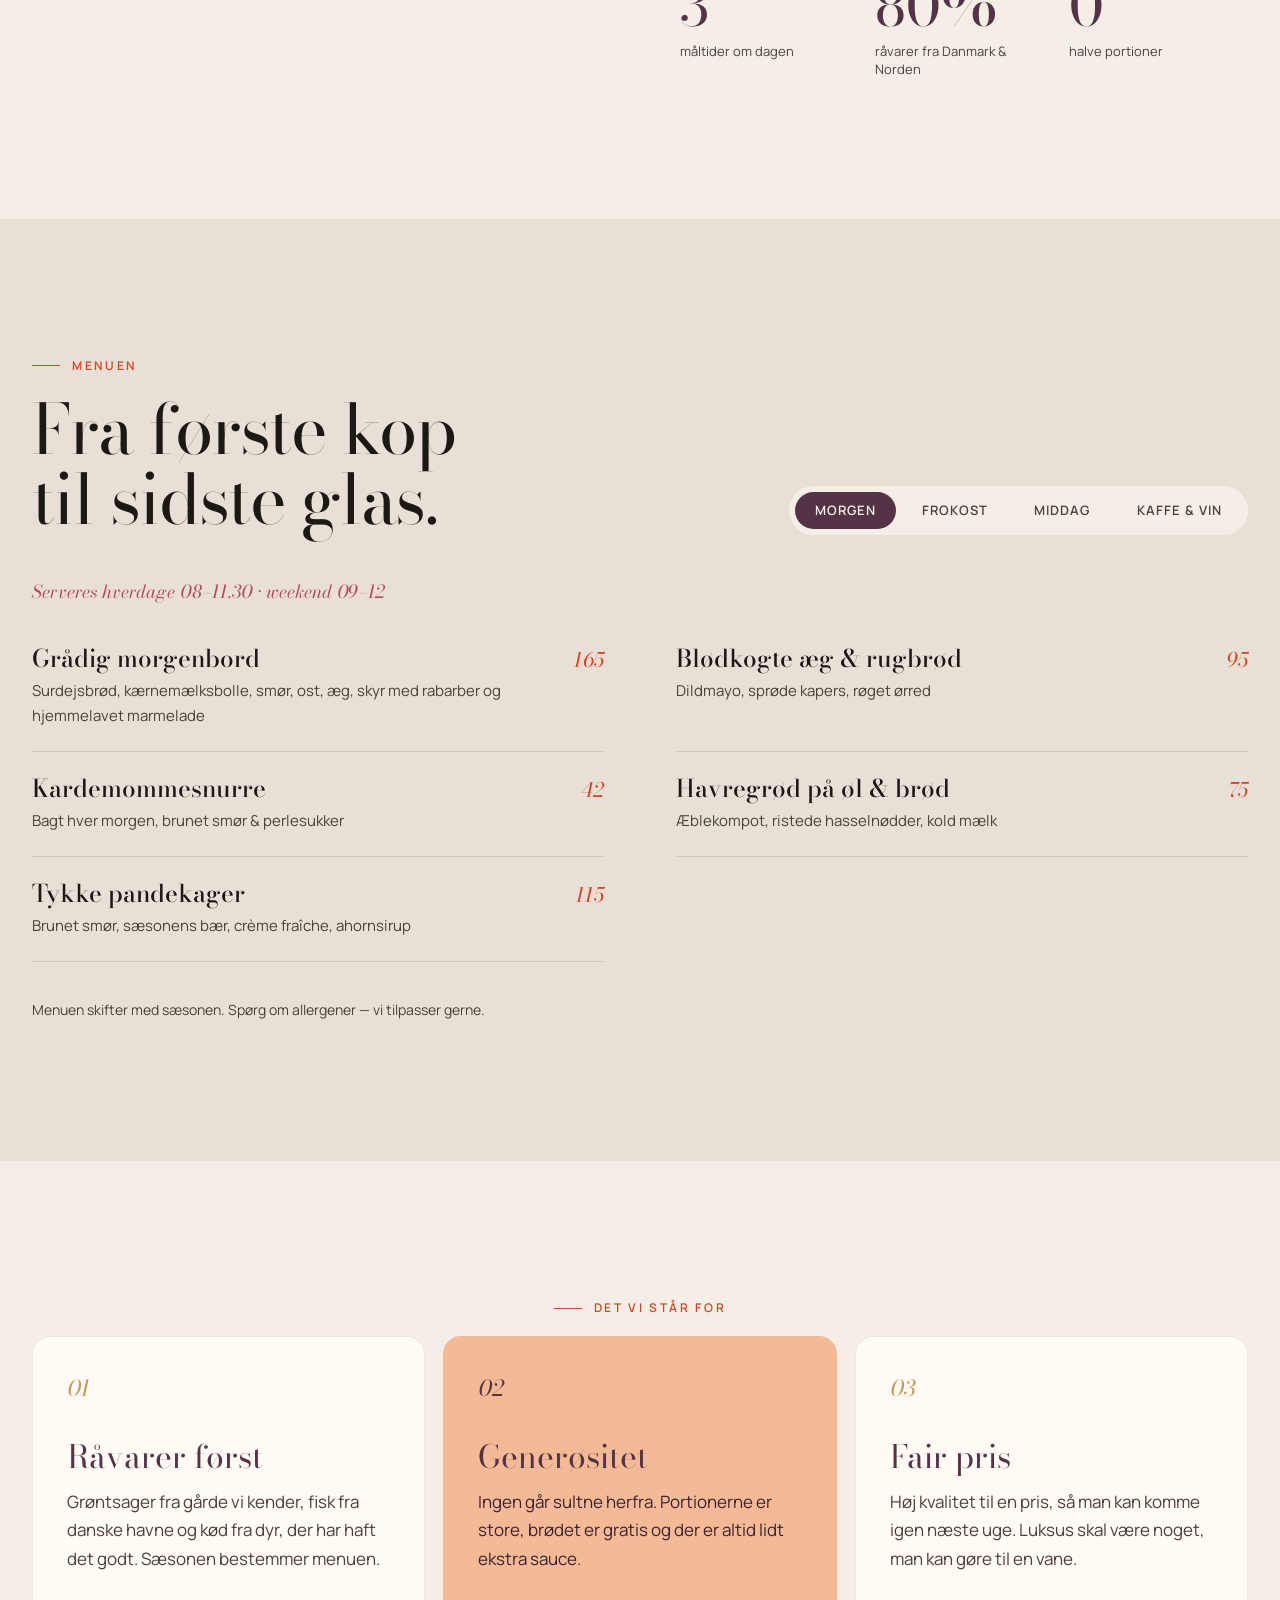
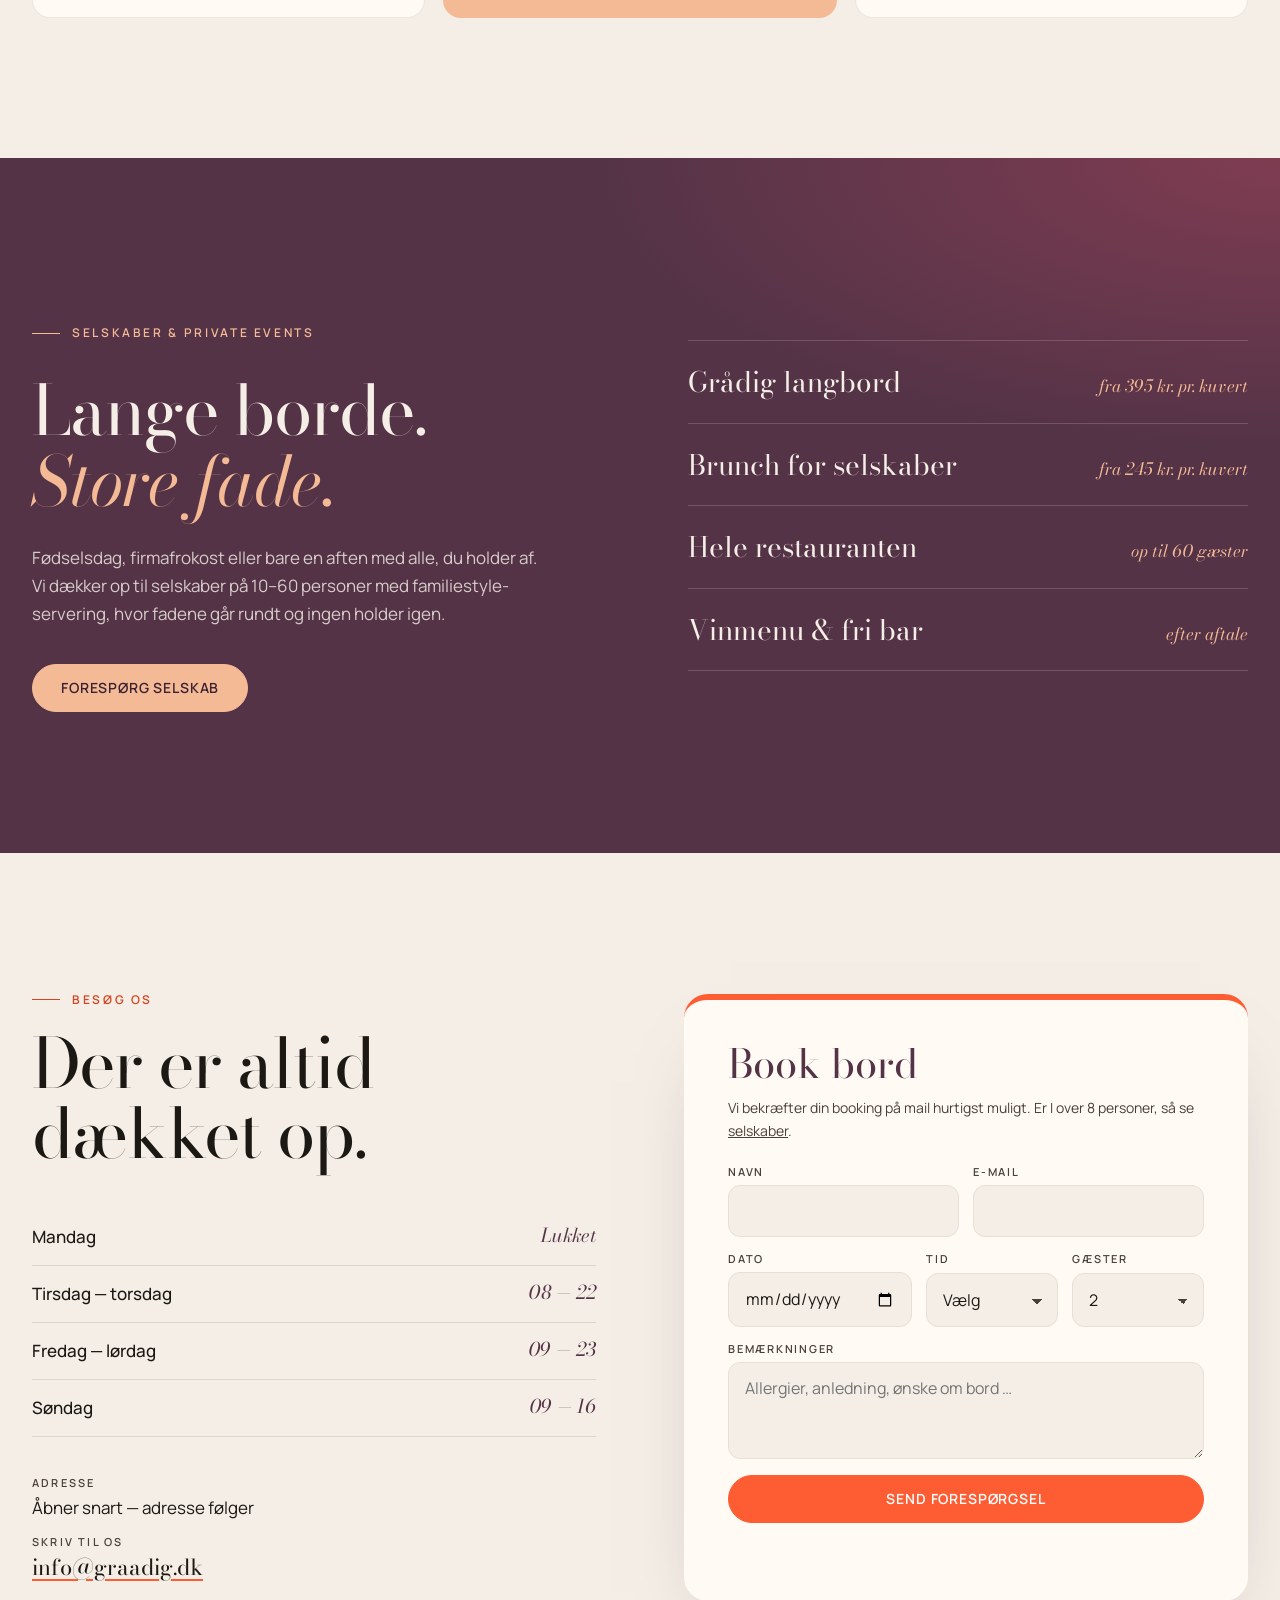
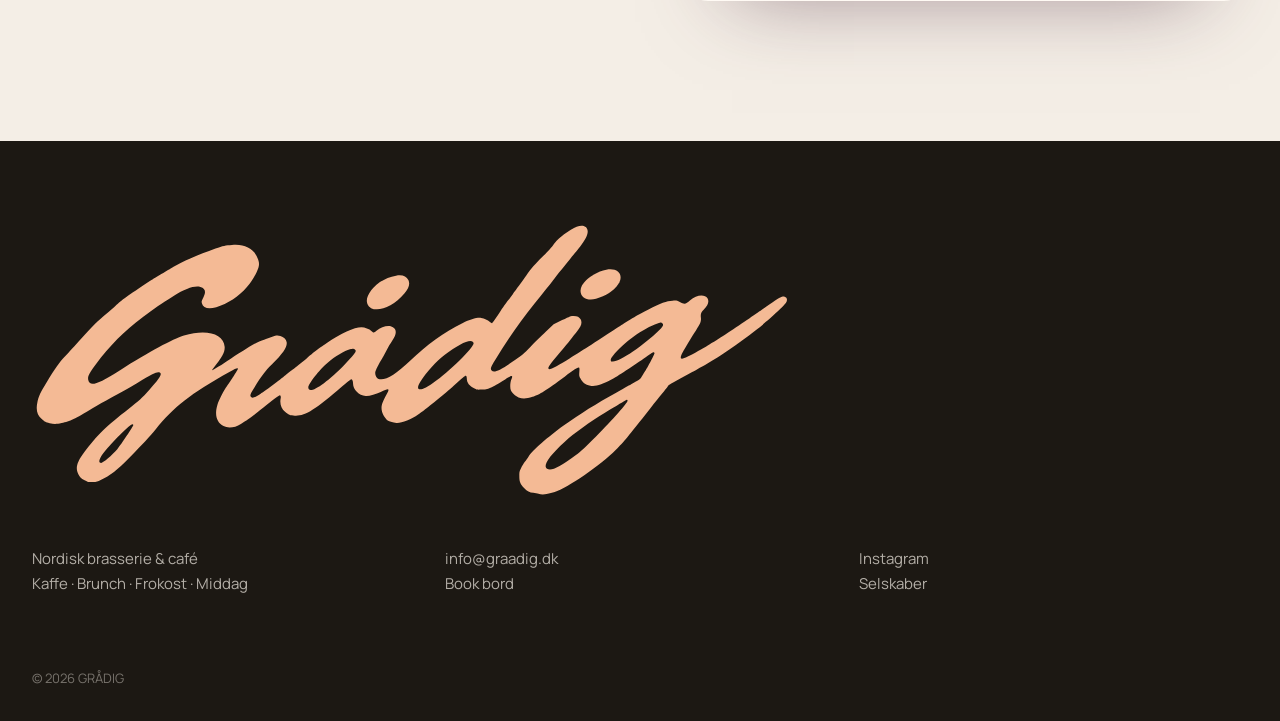
==== commit dbb157d5: "New script logo everywhere and redesigned coming-soon page - img/logo-script.svg: retraced from the " ====
--- a/preview/index.html
+++ b/preview/index.html
@@ -18,7 +18,7 @@
   <link rel="preconnect" href="https://fonts.googleapis.com">
   <link rel="preconnect" href="https://fonts.gstatic.com" crossorigin>
   <link href="https://fonts.googleapis.com/css2?family=Bodoni+Moda:ital,opsz,wght@0,6..96,400..800;1,6..96,400..700&family=Manrope:wght@400;500;600;700&display=swap" rel="stylesheet">
-  <link rel="stylesheet" href="/styles.css">
+  <link rel="stylesheet" href="/styles.css?v=2">
   <script type="application/ld+json">
   {
     "@context": "https://schema.org",
@@ -42,7 +42,7 @@
 
   <header class="site-header" id="top">
     <div class="wrap header-inner">
-      <a href="#top" class="wordmark" aria-label="GRÅDIG — til toppen">GRÅDIG</a>
+      <a href="#top" class="wordmark" aria-label="Grådig — til toppen"><span class="logo-mark"></span></a>
       <nav class="nav" aria-label="Hovedmenu">
         <a href="#menu">Menu</a>
         <a href="#om">Om os</a>
@@ -279,7 +279,7 @@
 
   <footer class="site-footer">
     <div class="wrap footer-inner">
-      <p class="footer-mark">GRÅDIG</p>
+      <p class="footer-mark" role="img" aria-label="Grådig"><span class="logo-mark"></span></p>
       <div class="footer-cols">
         <p>Nordisk brasserie &amp; café<br>Kaffe · Brunch · Frokost · Middag</p>
         <p><a href="mailto:info@graadig.dk">info@graadig.dk</a><br><a href="#book">Book bord</a></p>
--- a/styles.css
+++ b/styles.css
@@ -298,3 +298,15 @@
   .js .reveal { opacity: 1; transform: none; transition: none; }
   .card, .btn, .pillar { transition: none; }
 }
+
+/* Script logo (img/logo-script.svg), recoloured via mask */
+.logo-mark {
+  display: block;
+  aspect-ratio: 1664 / 608;
+  background: currentColor;
+  -webkit-mask: url(/img/logo-script.svg?v=2) center / contain no-repeat;
+  mask: url(/img/logo-script.svg?v=2) center / contain no-repeat;
+}
+.wordmark { color: var(--persimmon); }
+.wordmark .logo-mark { width: 118px; }
+.footer-mark .logo-mark { width: min(80vw, 760px); }
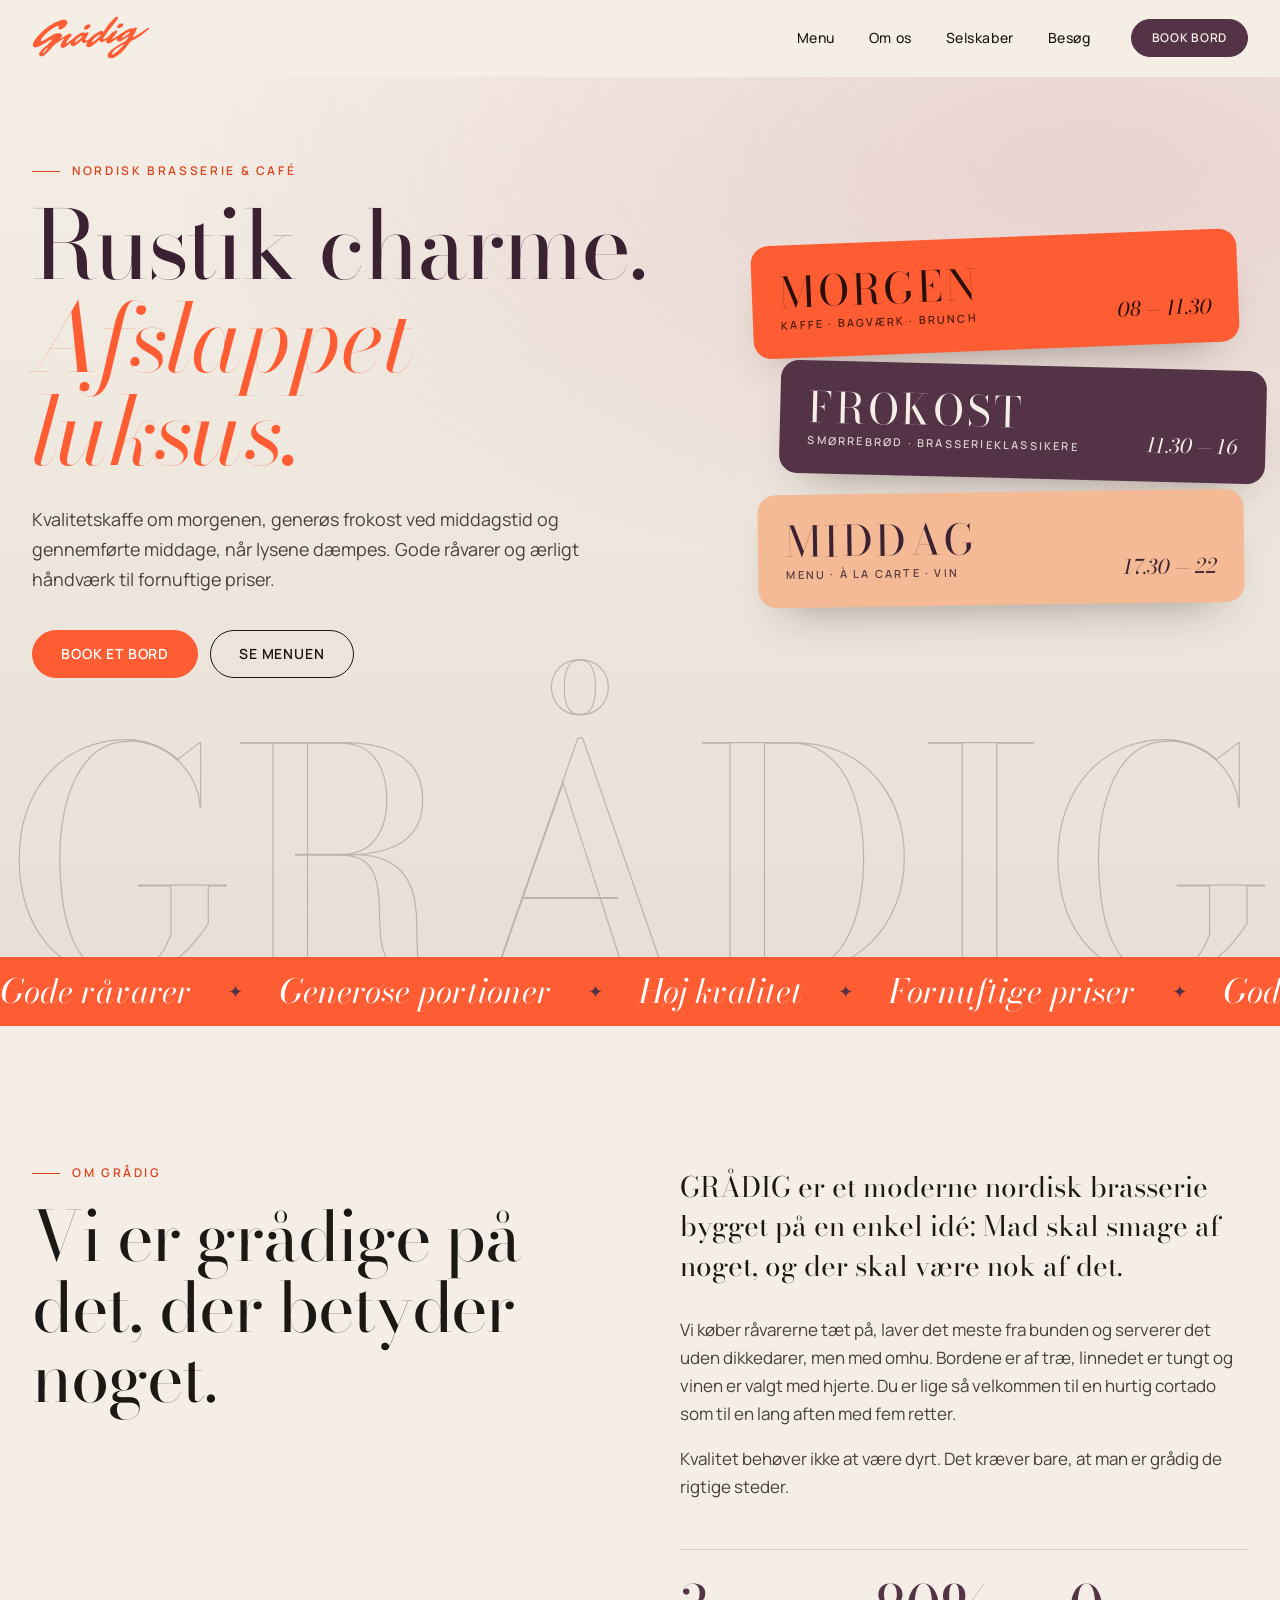
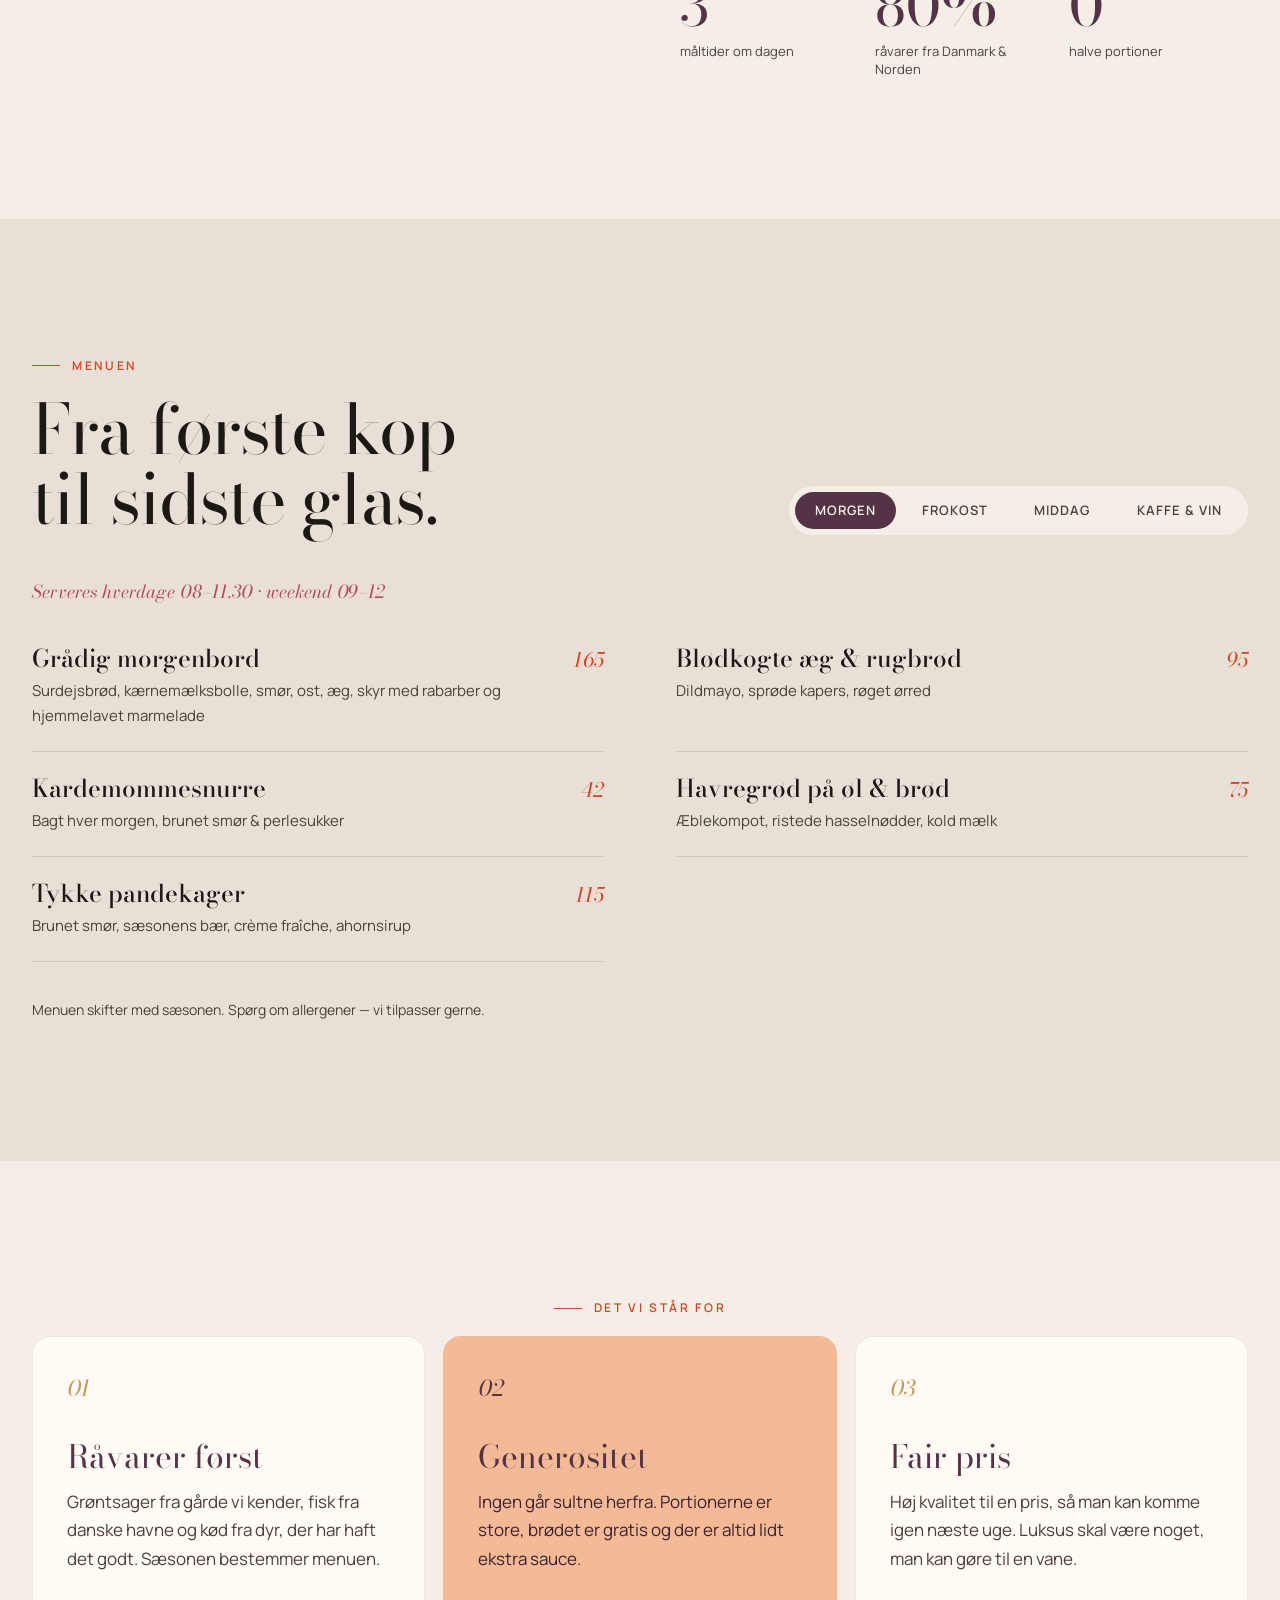
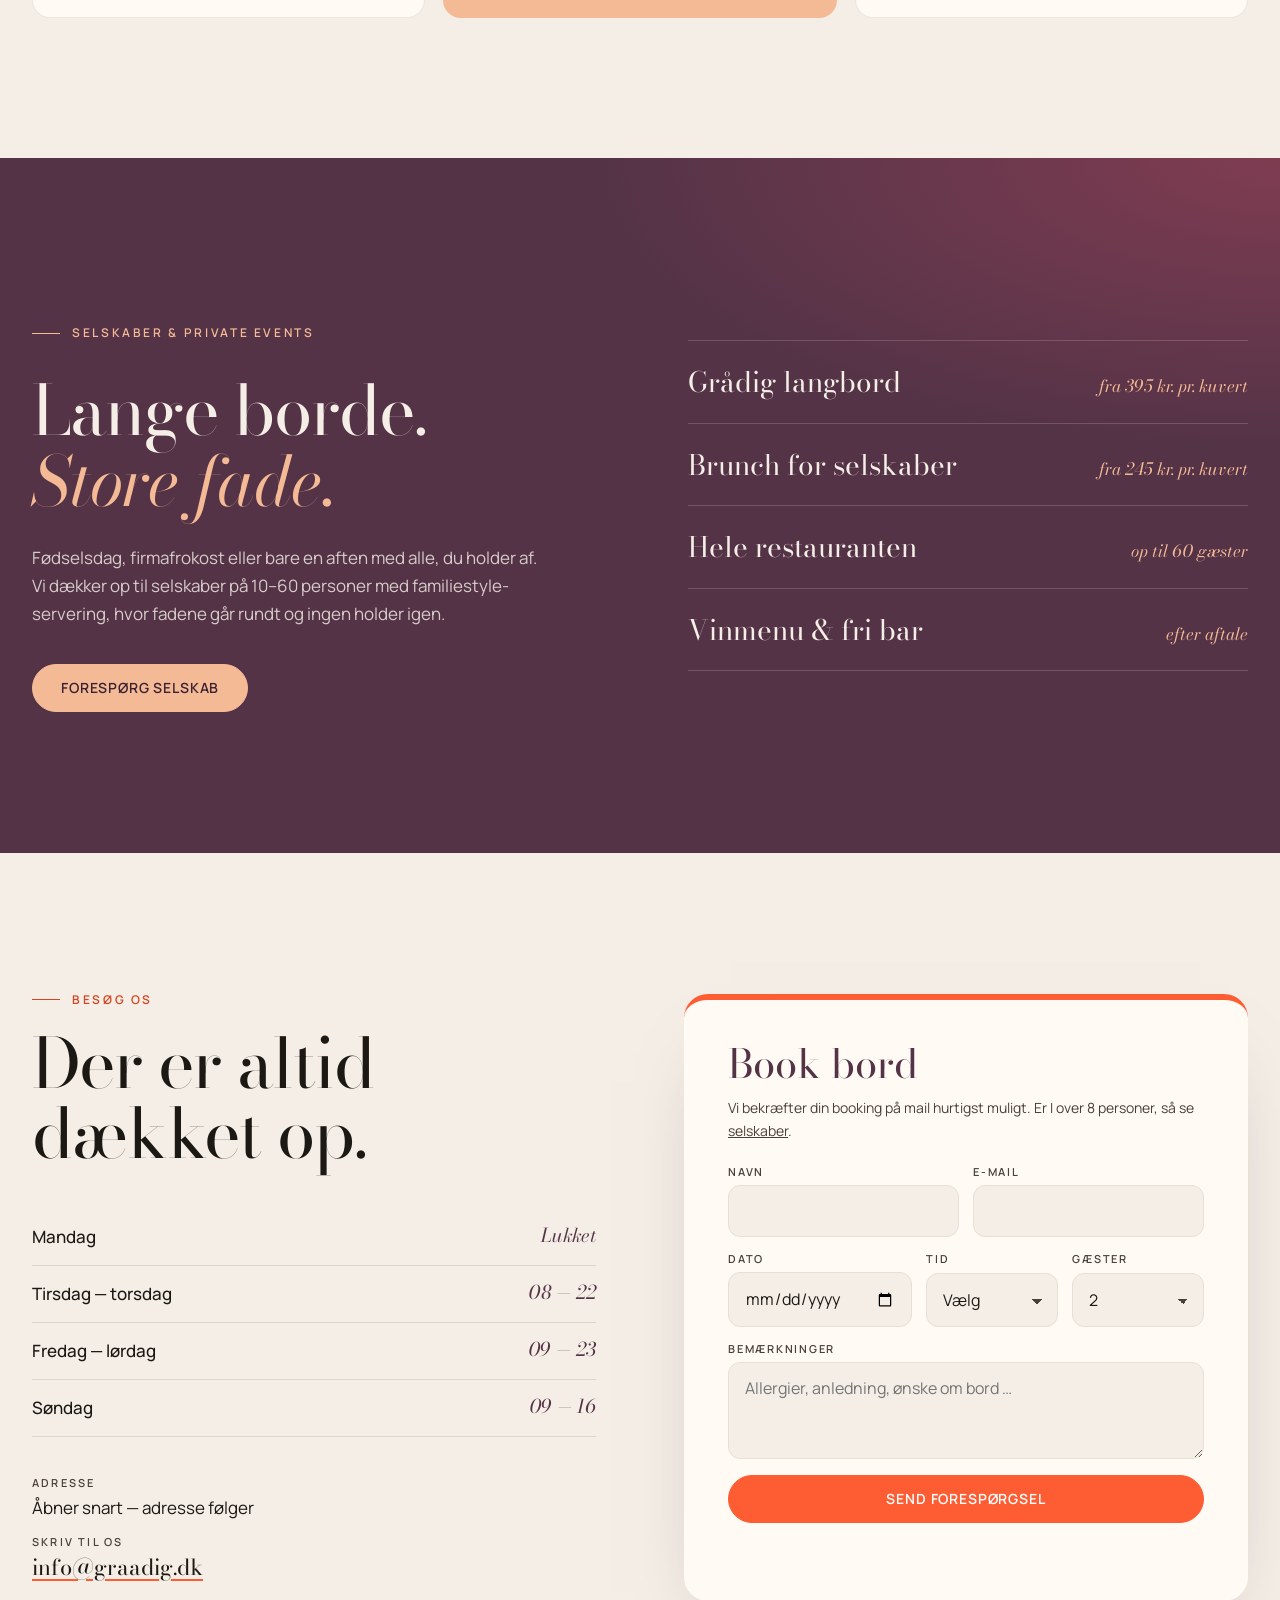
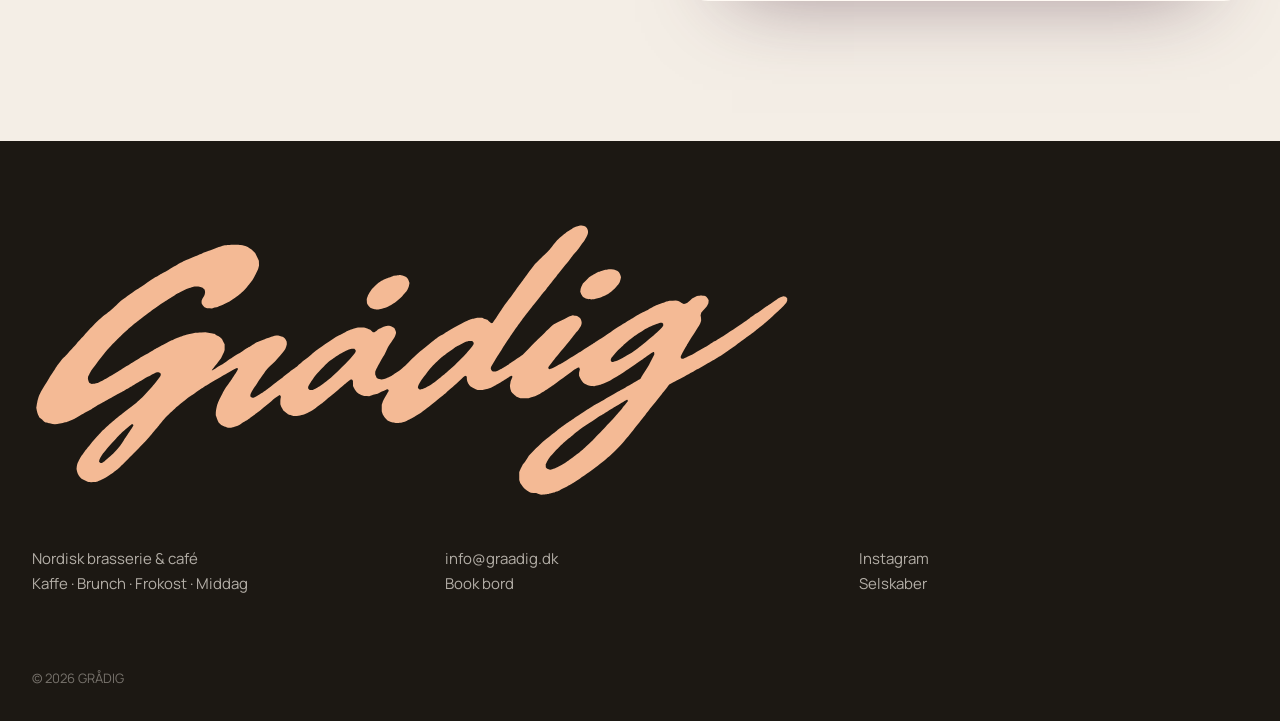
==== commit 3c0b5caf: "Proper favicon set from the new logo's G - favicon.svg: the G cut cleanly from the script logo on a " ====
--- a/preview/index.html
+++ b/preview/index.html
@@ -7,7 +7,10 @@
   <meta name="description" content="GRÅDIG er et moderne nordisk brasserie, hvor rustik charme møder afslappet luksus. Kvalitetskaffe, brunch, frokost og gennemførte middage — generøst, ærligt og til fornuftige priser.">
   <meta name="theme-color" content="#543347">
   <meta name="robots" content="noindex, nofollow">
-  <link rel="icon" href="/favicon.svg" type="image/svg+xml">
+  <link rel="icon" href="/favicon.ico" sizes="32x32">
+  <link rel="icon" href="/favicon.svg?v=4" type="image/svg+xml">
+  <link rel="apple-touch-icon" href="/apple-touch-icon.png?v=4">
+  <link rel="manifest" href="/site.webmanifest">
   <meta property="og:type" content="website">
   <meta property="og:locale" content="da_DK">
   <meta property="og:title" content="GRÅDIG — Nordisk brasserie">
--- a/styles.css
+++ b/styles.css
@@ -304,8 +304,8 @@
   display: block;
   aspect-ratio: 1664 / 608;
   background: currentColor;
-  -webkit-mask: url(/img/logo-script.svg?v=2) center / contain no-repeat;
-  mask: url(/img/logo-script.svg?v=2) center / contain no-repeat;
+  -webkit-mask: url(/img/logo-script.svg?v=3) center / contain no-repeat;
+  mask: url(/img/logo-script.svg?v=3) center / contain no-repeat;
 }
 .wordmark { color: var(--persimmon); }
 .wordmark .logo-mark { width: 118px; }
